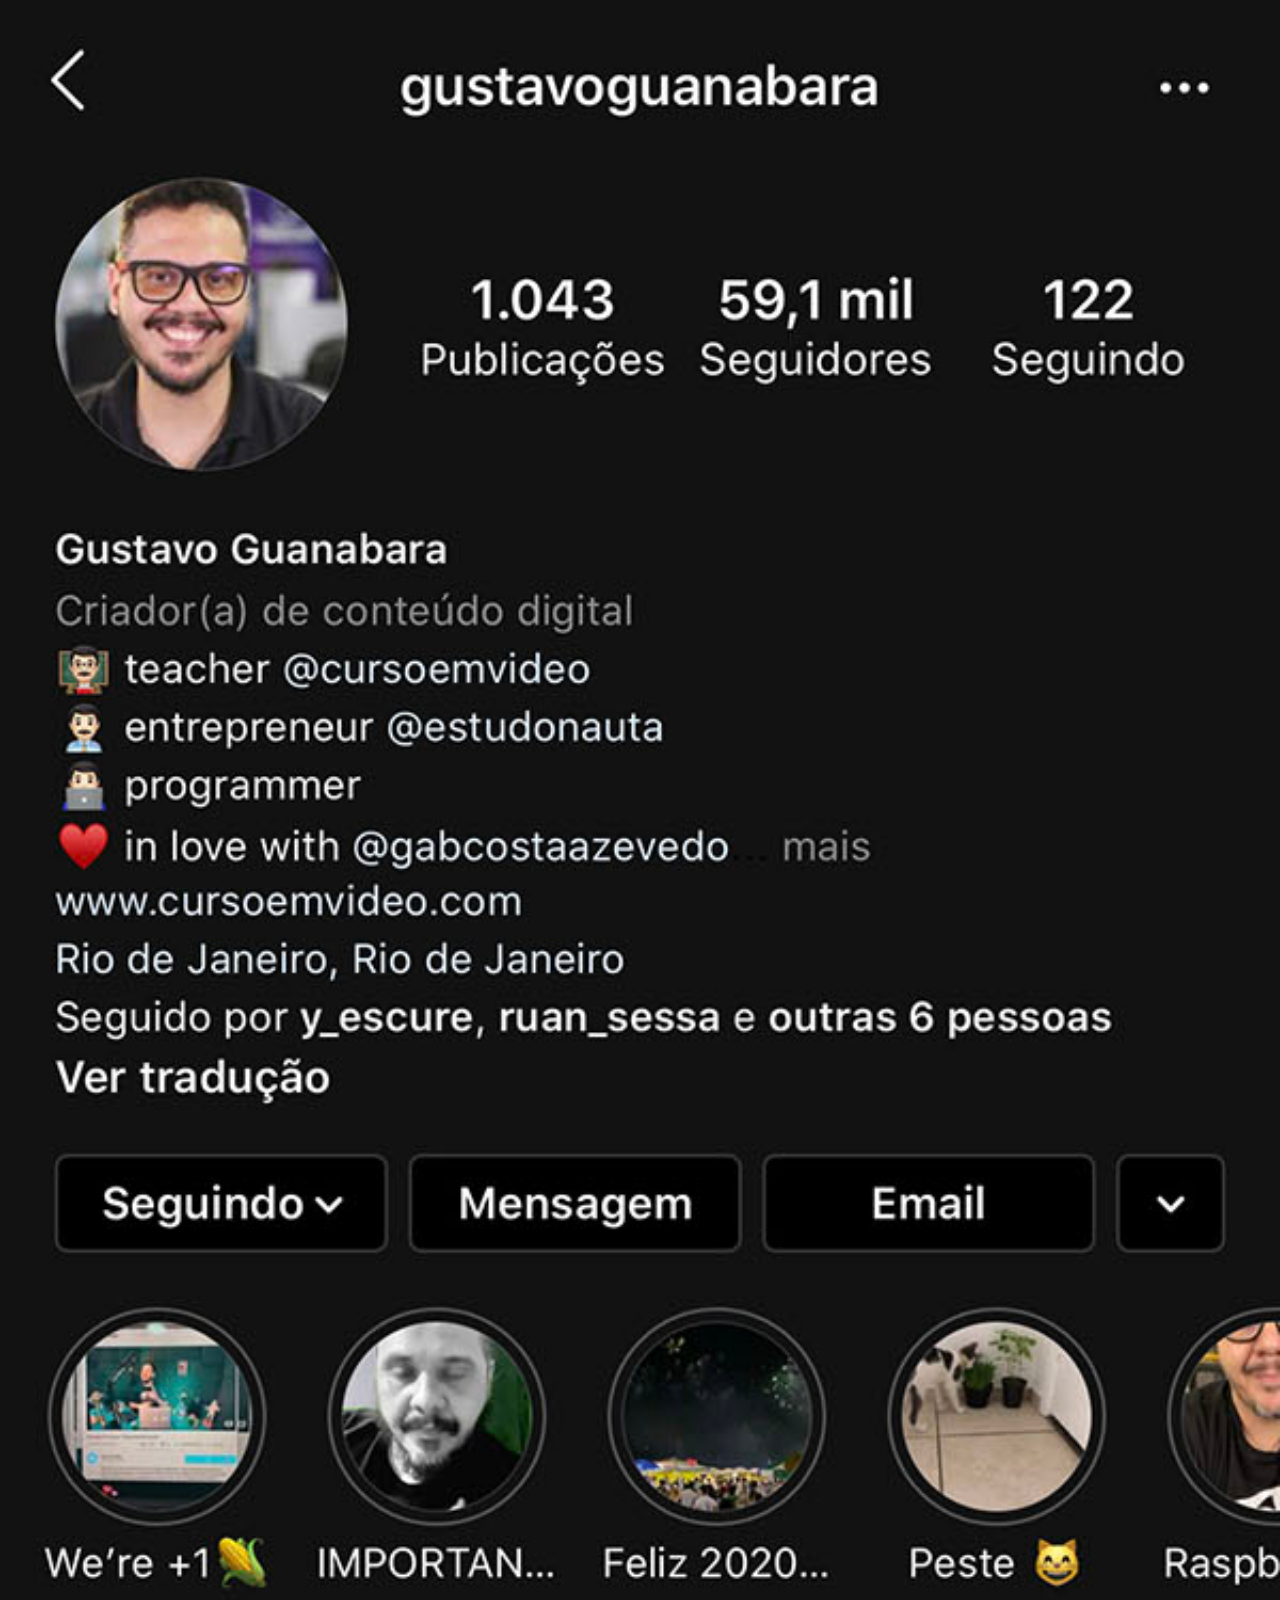
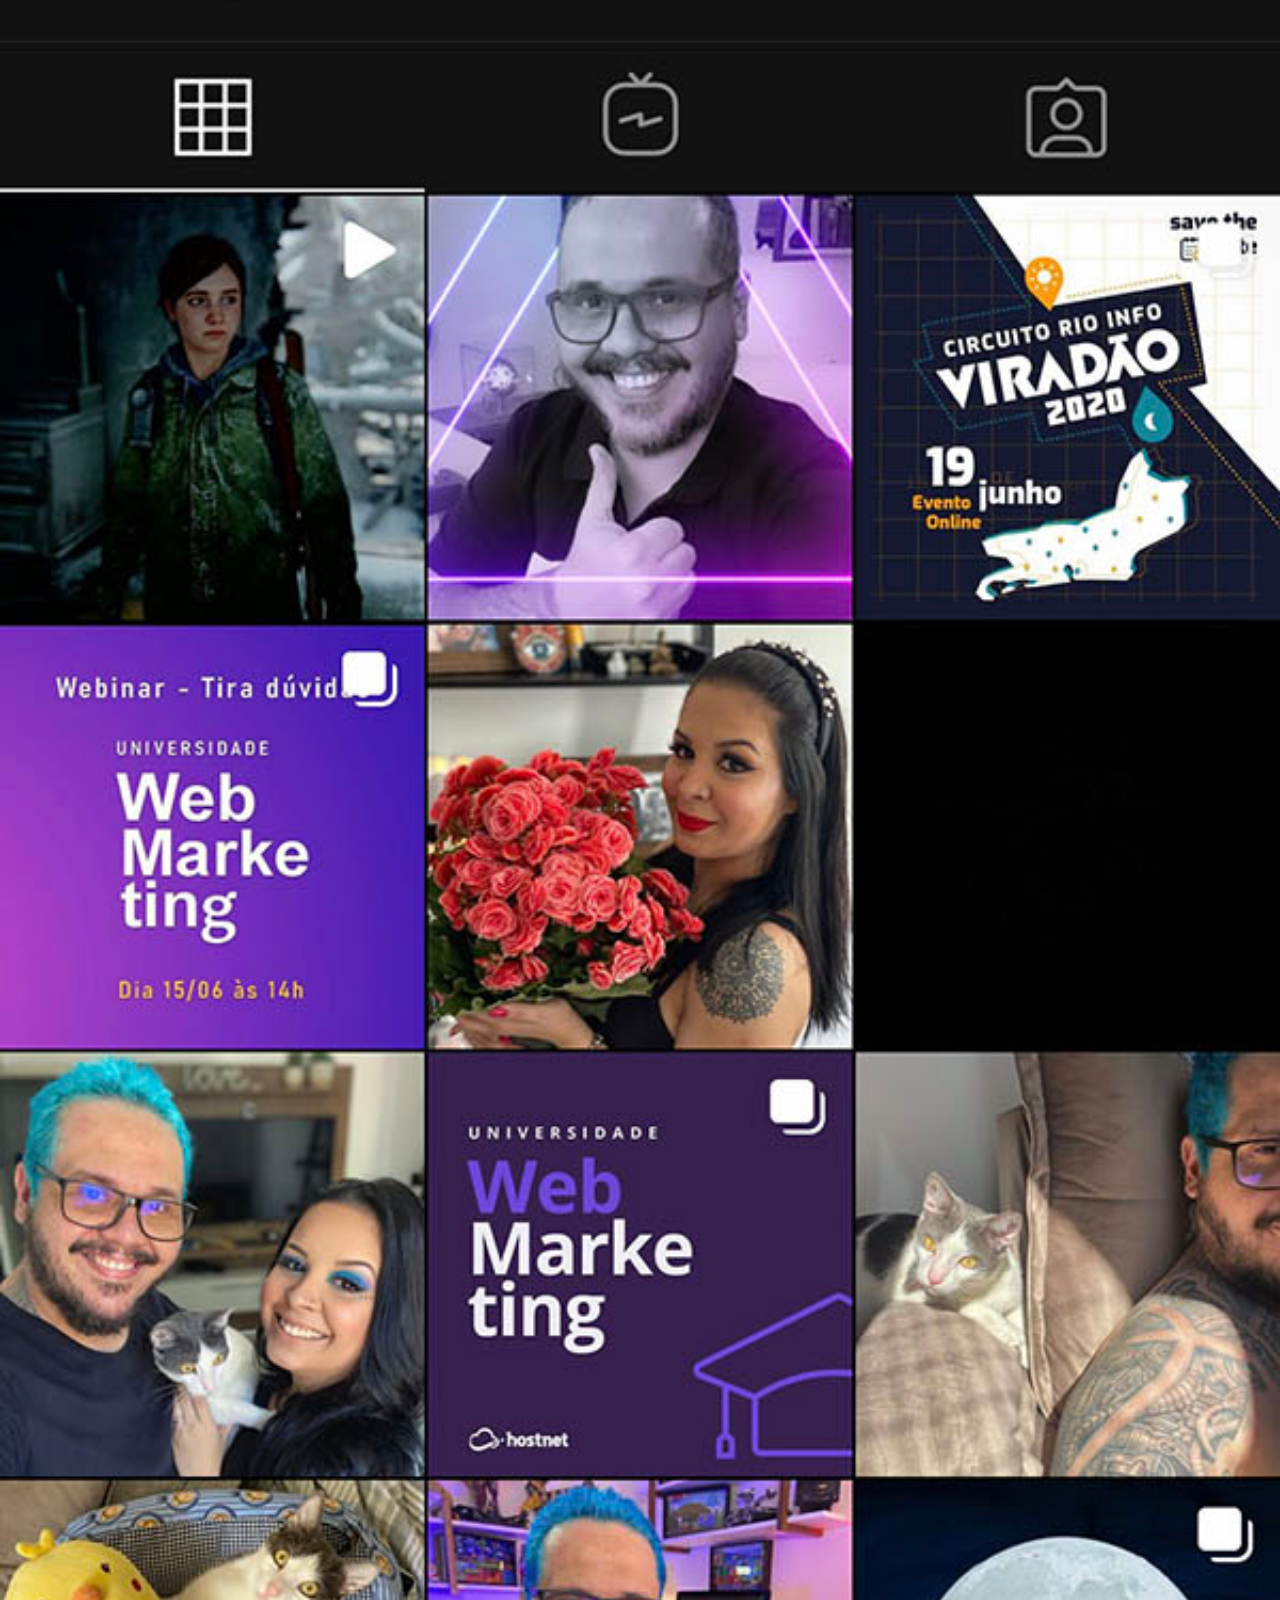
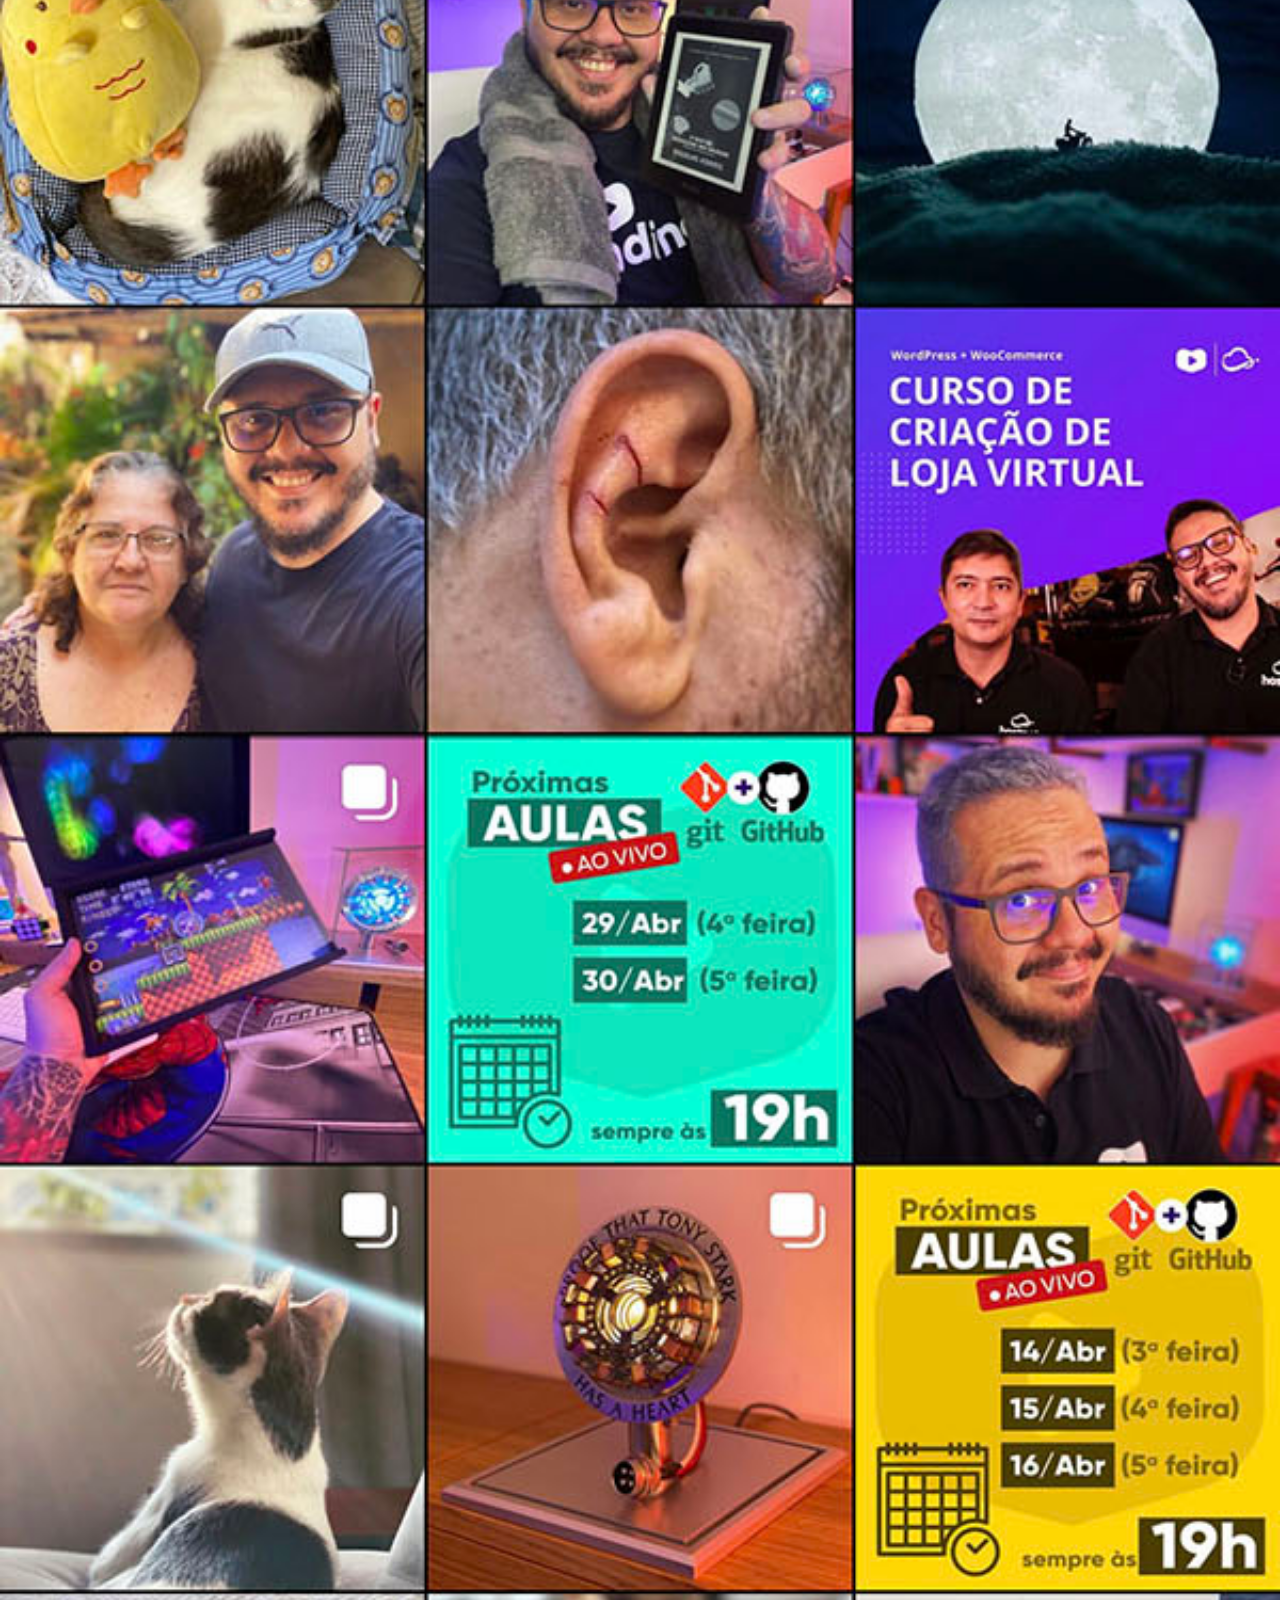
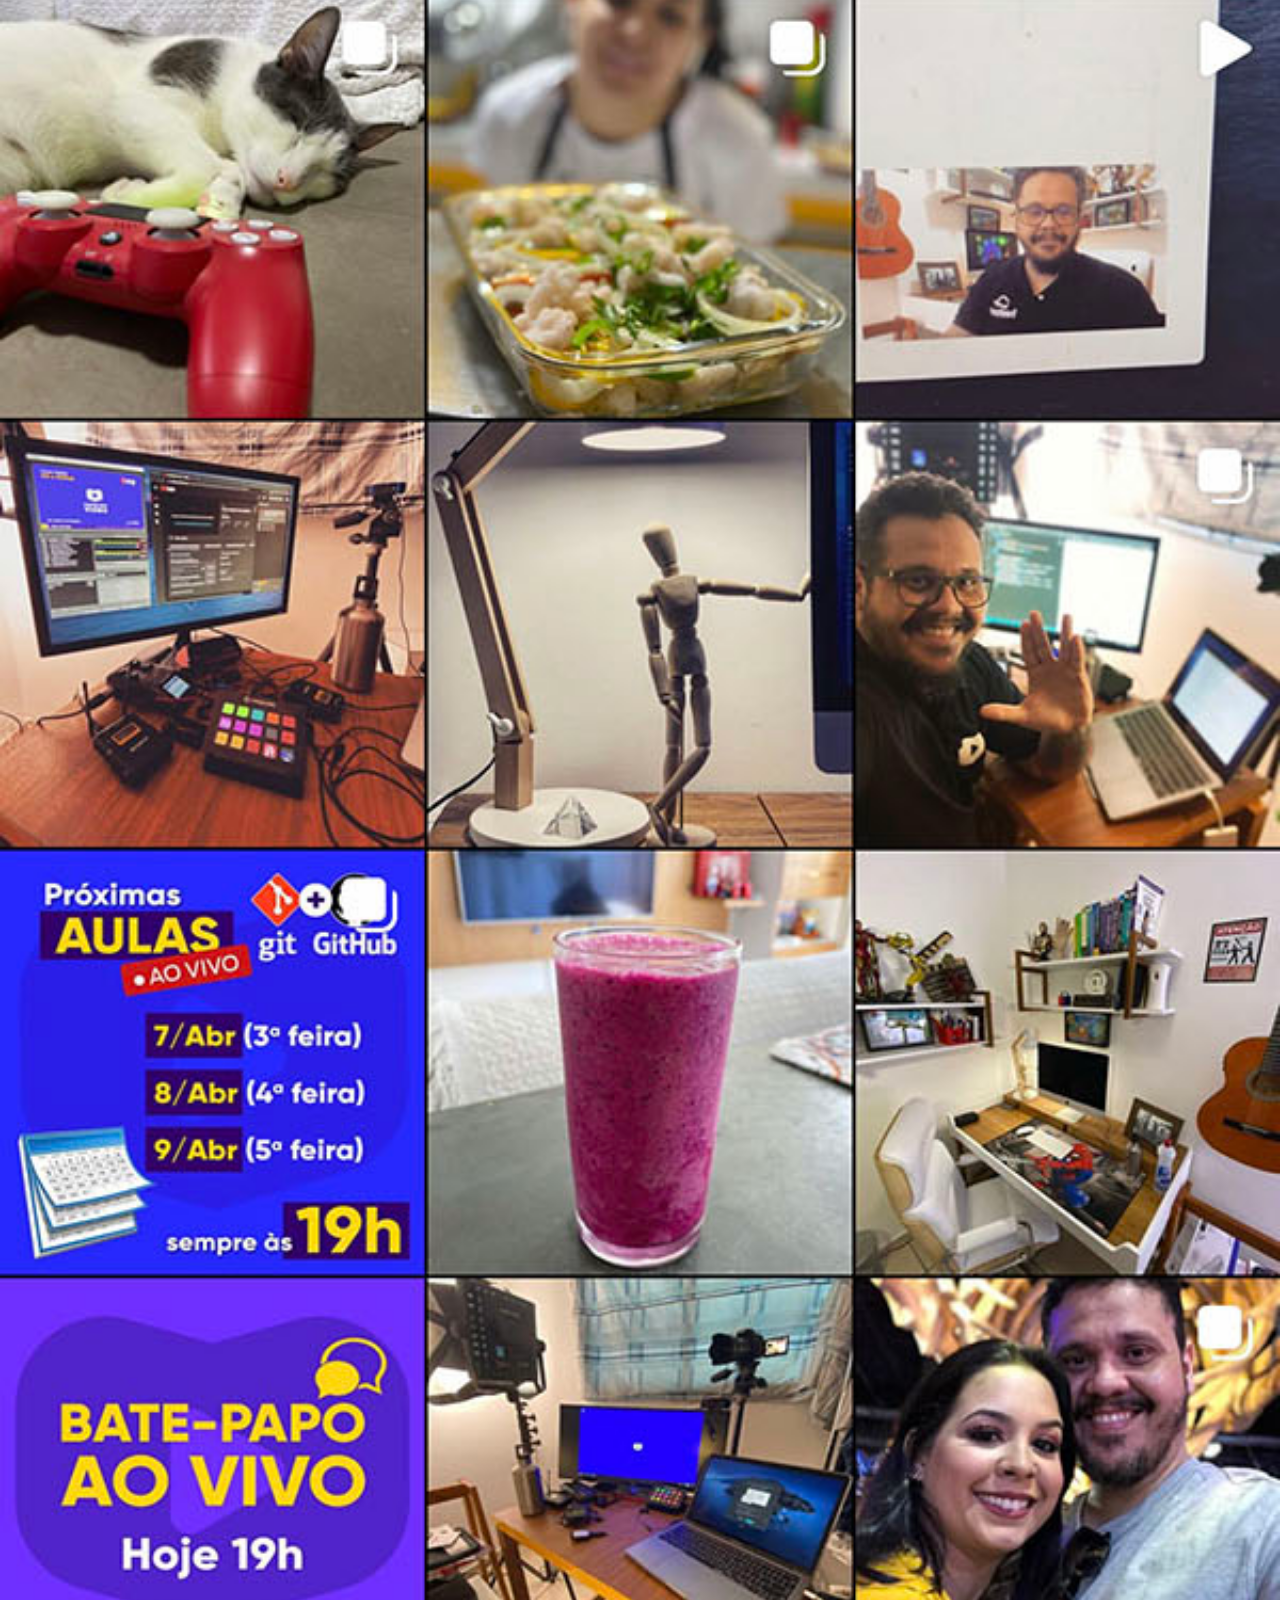
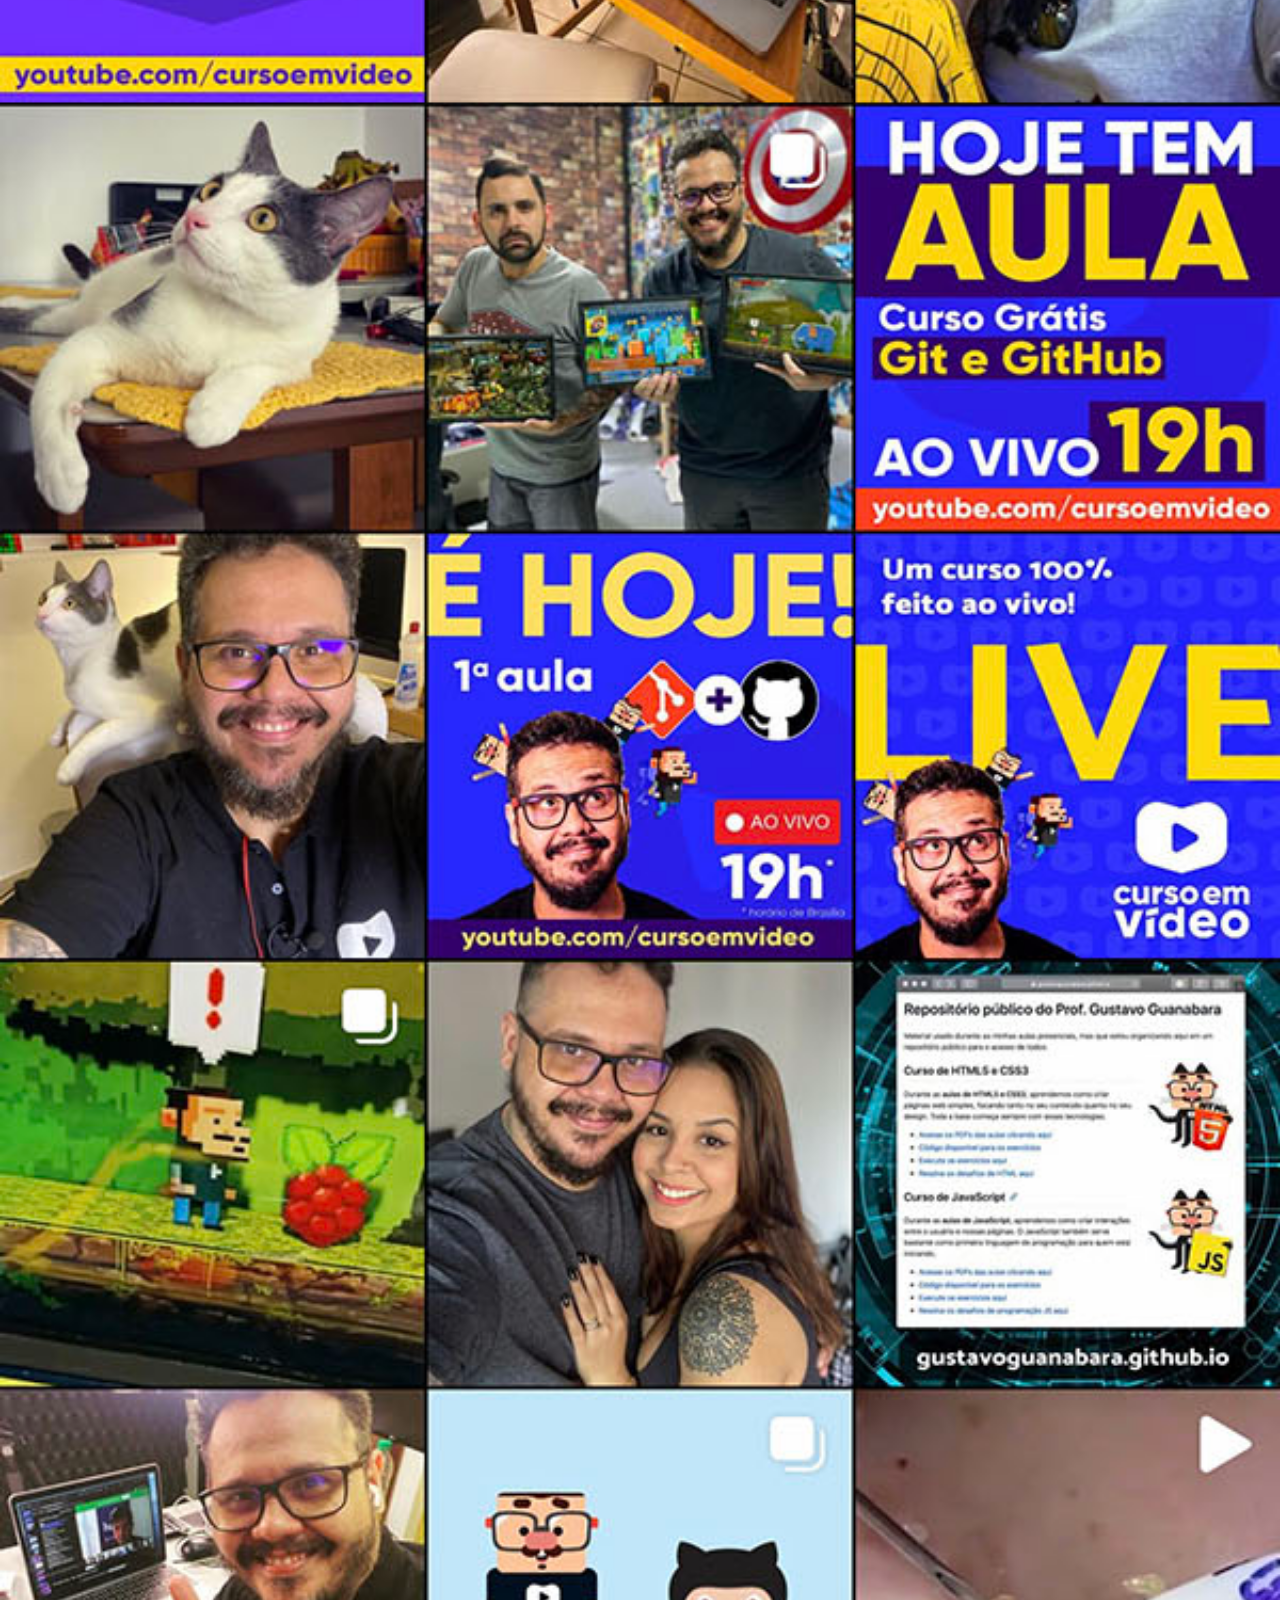
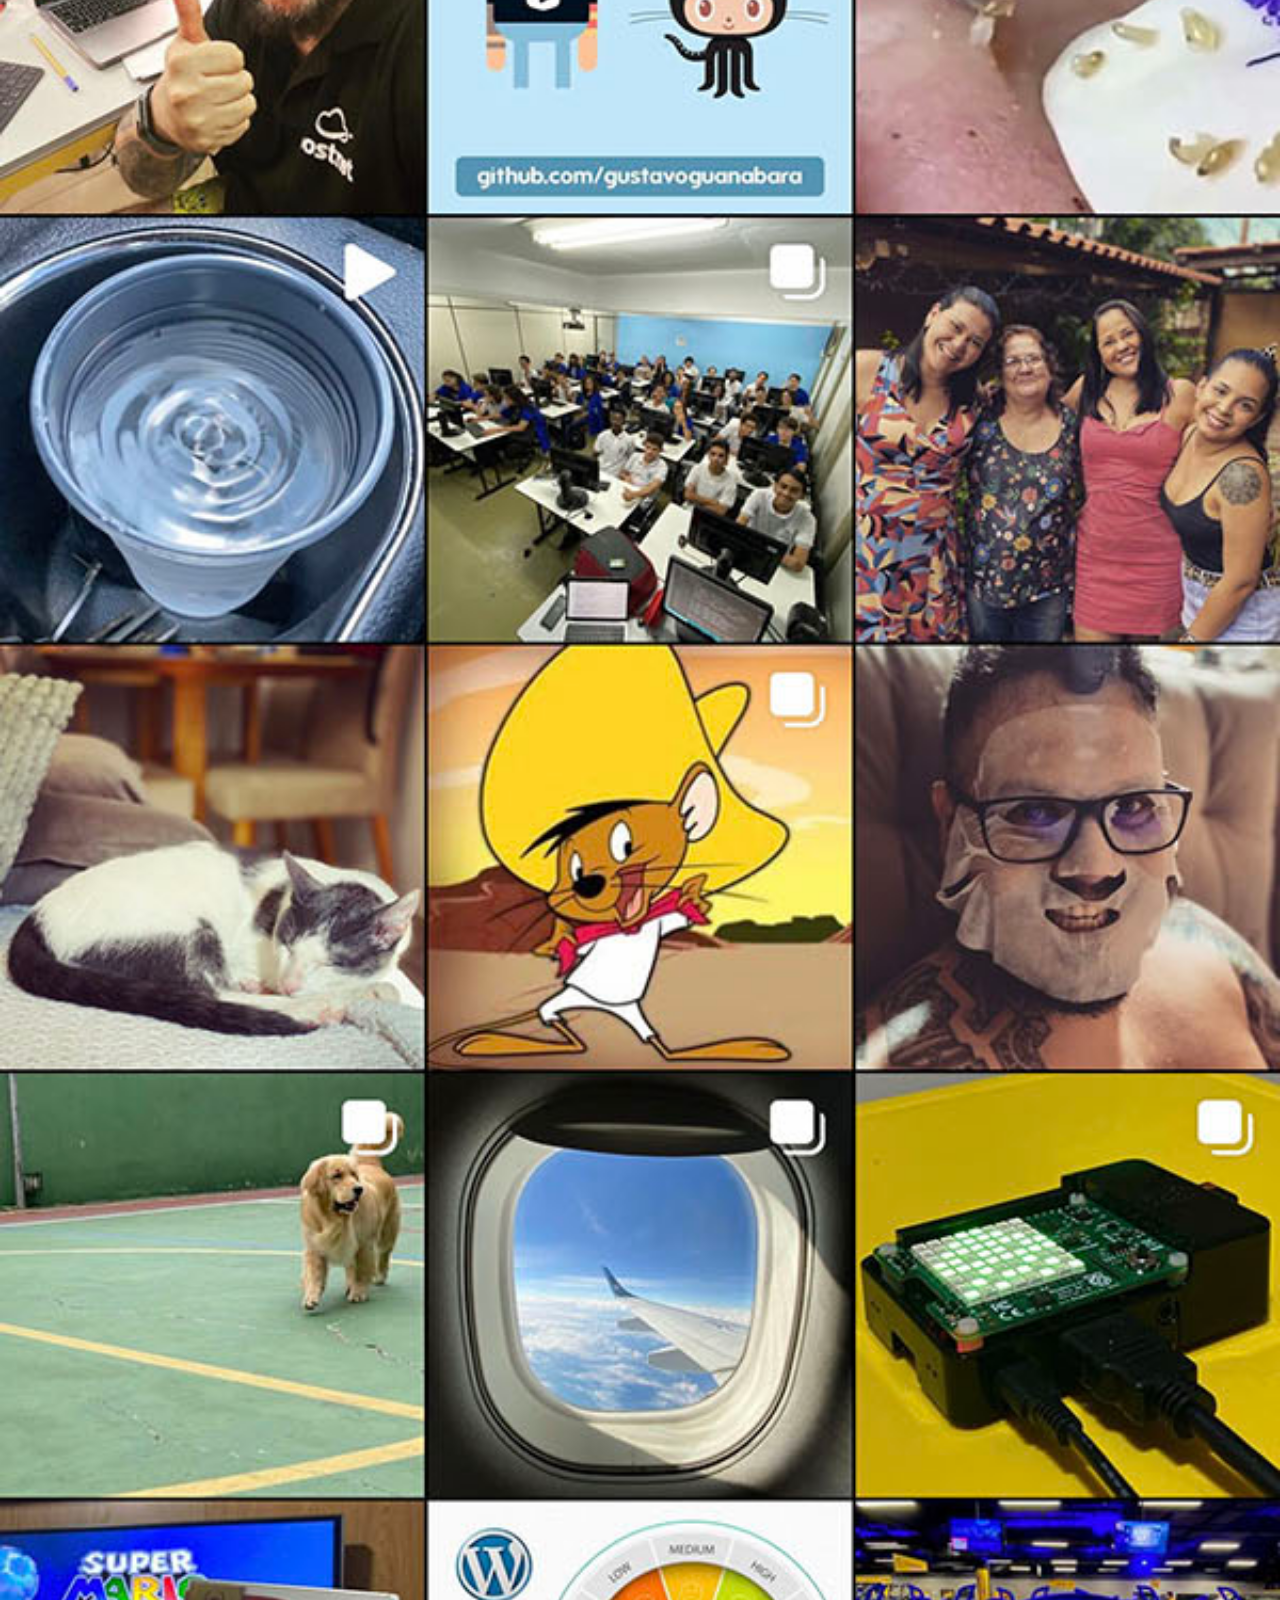
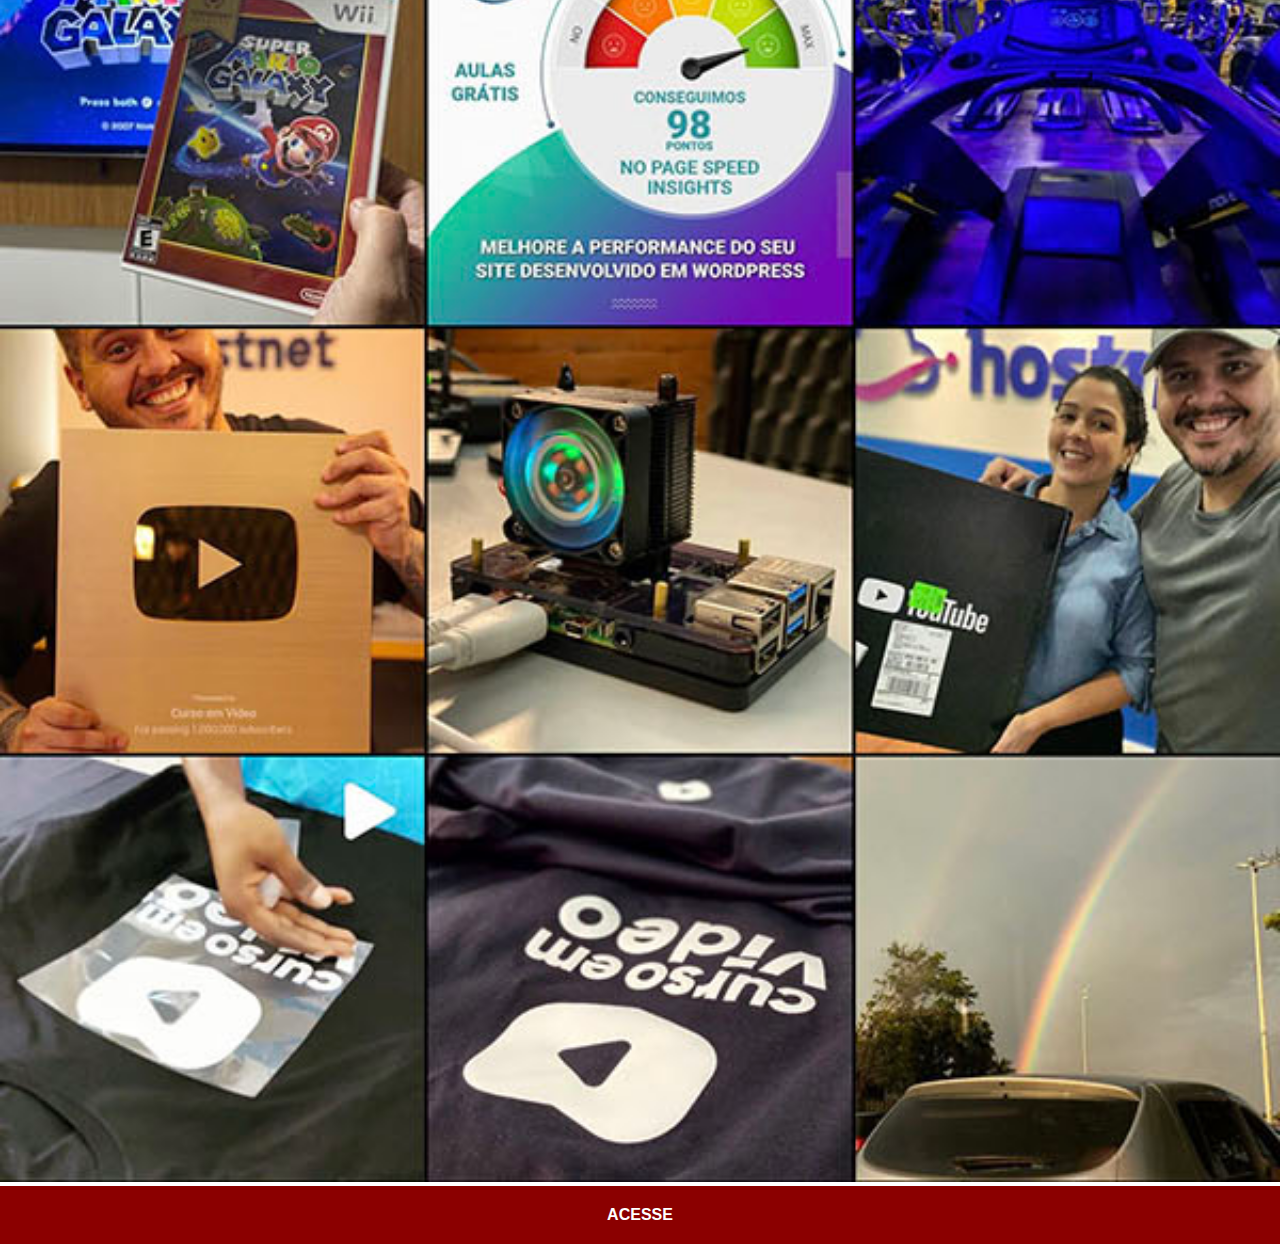
==== instagram.html @ a785faca "socials-done" ====
<!DOCTYPE html>
<html lang="pt-br">
<head>
    <meta charset="UTF-8">
    <meta http-equiv="X-UA-Compatible" content="IE=edge">
    <meta name="viewport" content="width=device-width, initial-scale=1.0">
    <title>Instagram</title>
    <link rel="stylesheet" href="estilos/social.css">
</head>
<body>
    <img src="imagens/tela-instagram.jpg" alt="Instagram">
    <a href="https://www.instagram.com/bernardobh_/" target="_blank">ACESSE</a>
</body>
</html>
---- estilos/social.css ----
@charset "UTF-8";

* {
    margin: 0px;
    padding: 0px;
    font-family: Arial, Helvetica, sans-serif;
}

::-webkit-scrollbar {
    width: 0px;
    height: 0px;
}

img {
    width: 100vw;
}

a {
    display: block;
    background-color: darkred;
    color: white;
    padding: 20px;
    text-align: center;
    font-weight: bolder;
    text-decoration: none;
}

a:hover {
    background-color: red;
}
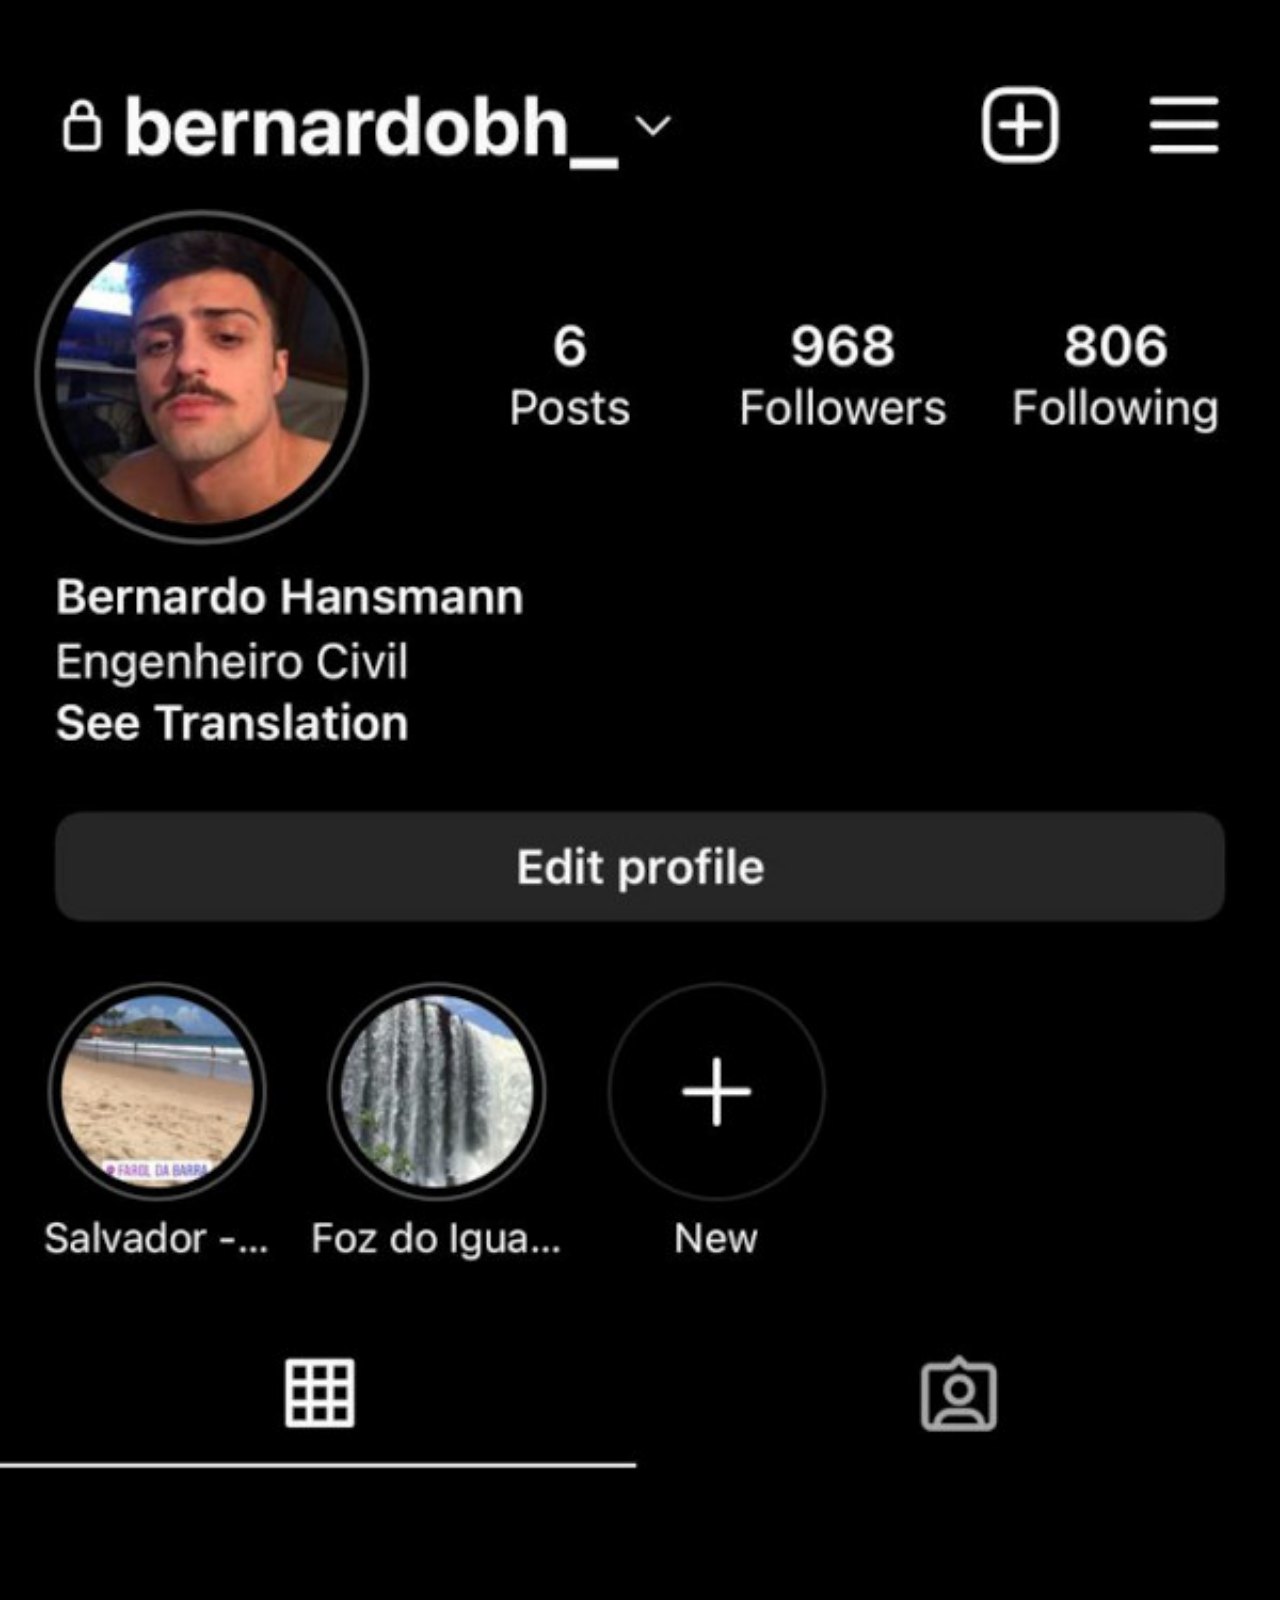
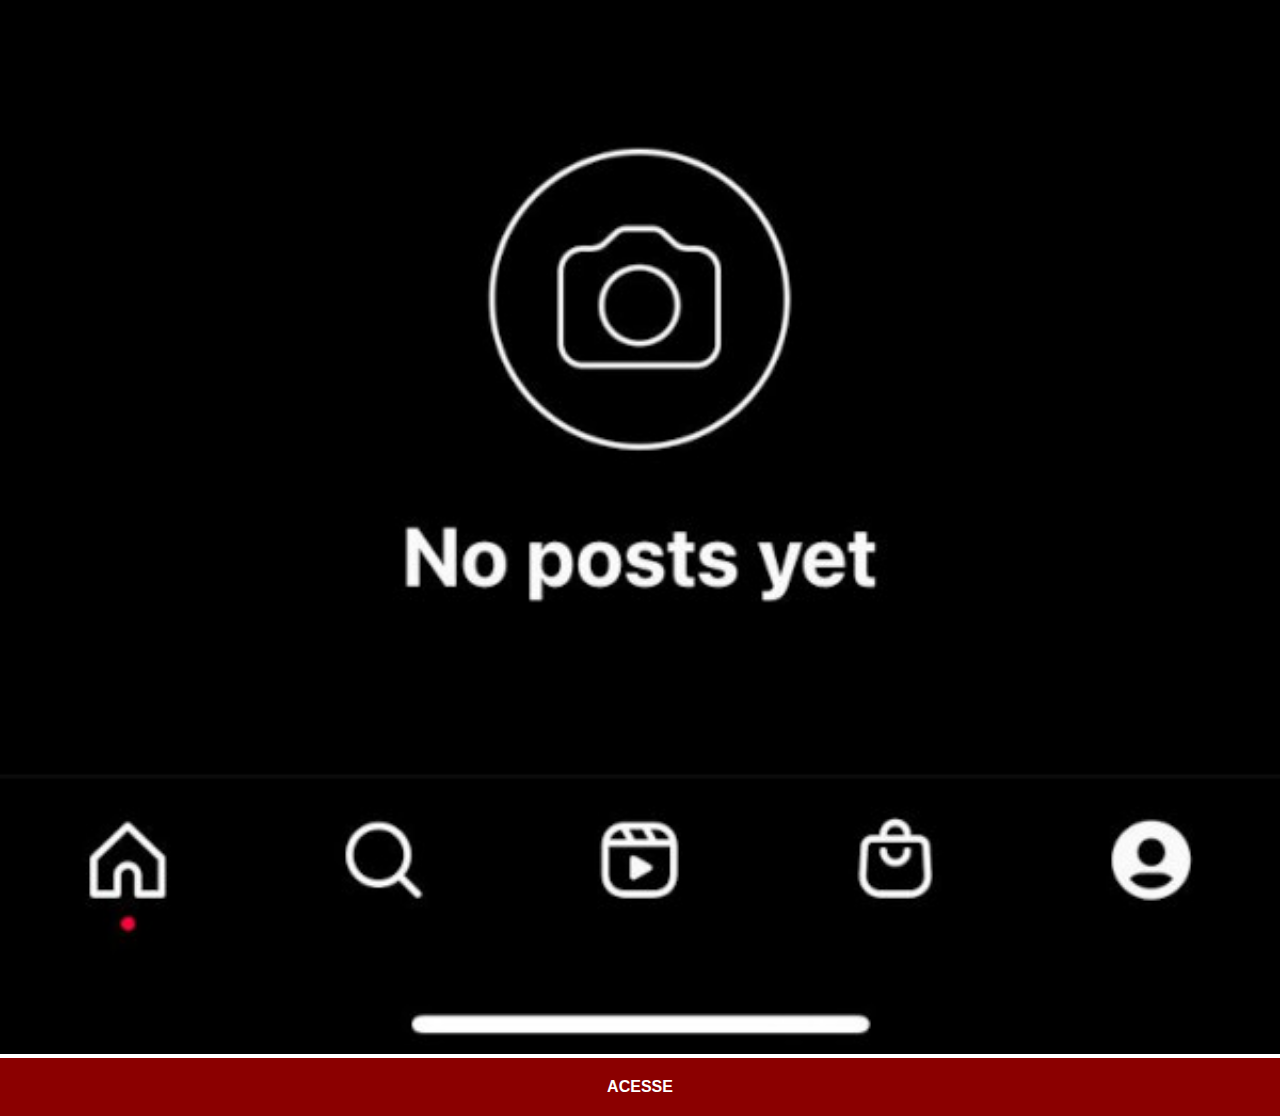
==== commit 83892f0e: "-youtube+linkedin and insta updated" ====
--- a/instagram.html
+++ b/instagram.html
@@ -8,7 +8,7 @@
     <link rel="stylesheet" href="estilos/social.css">
 </head>
 <body>
-    <img src="imagens/tela-instagram.jpg" alt="Instagram">
+    <img src="imagens/instagram-page.jpg" alt="Instagram">
     <a href="https://www.instagram.com/bernardobh_/" target="_blank">ACESSE</a>
 </body>
 </html>